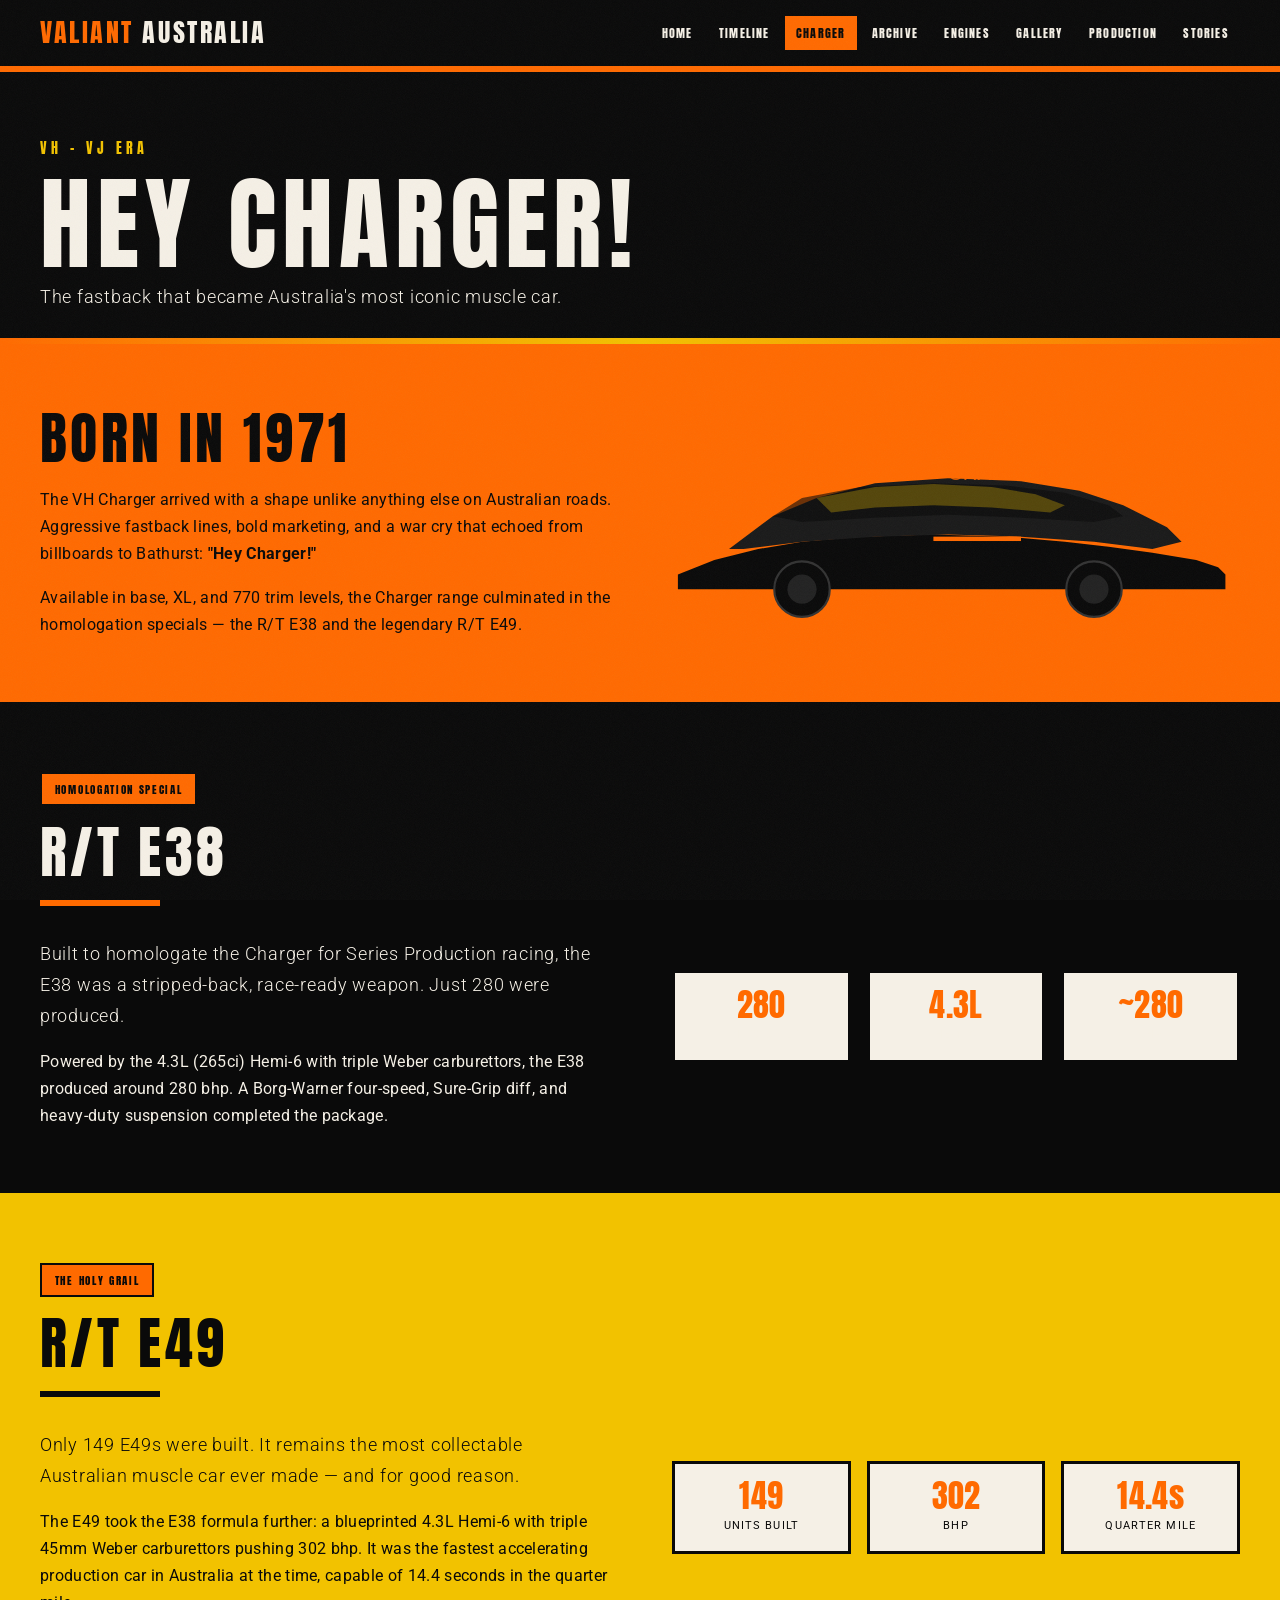
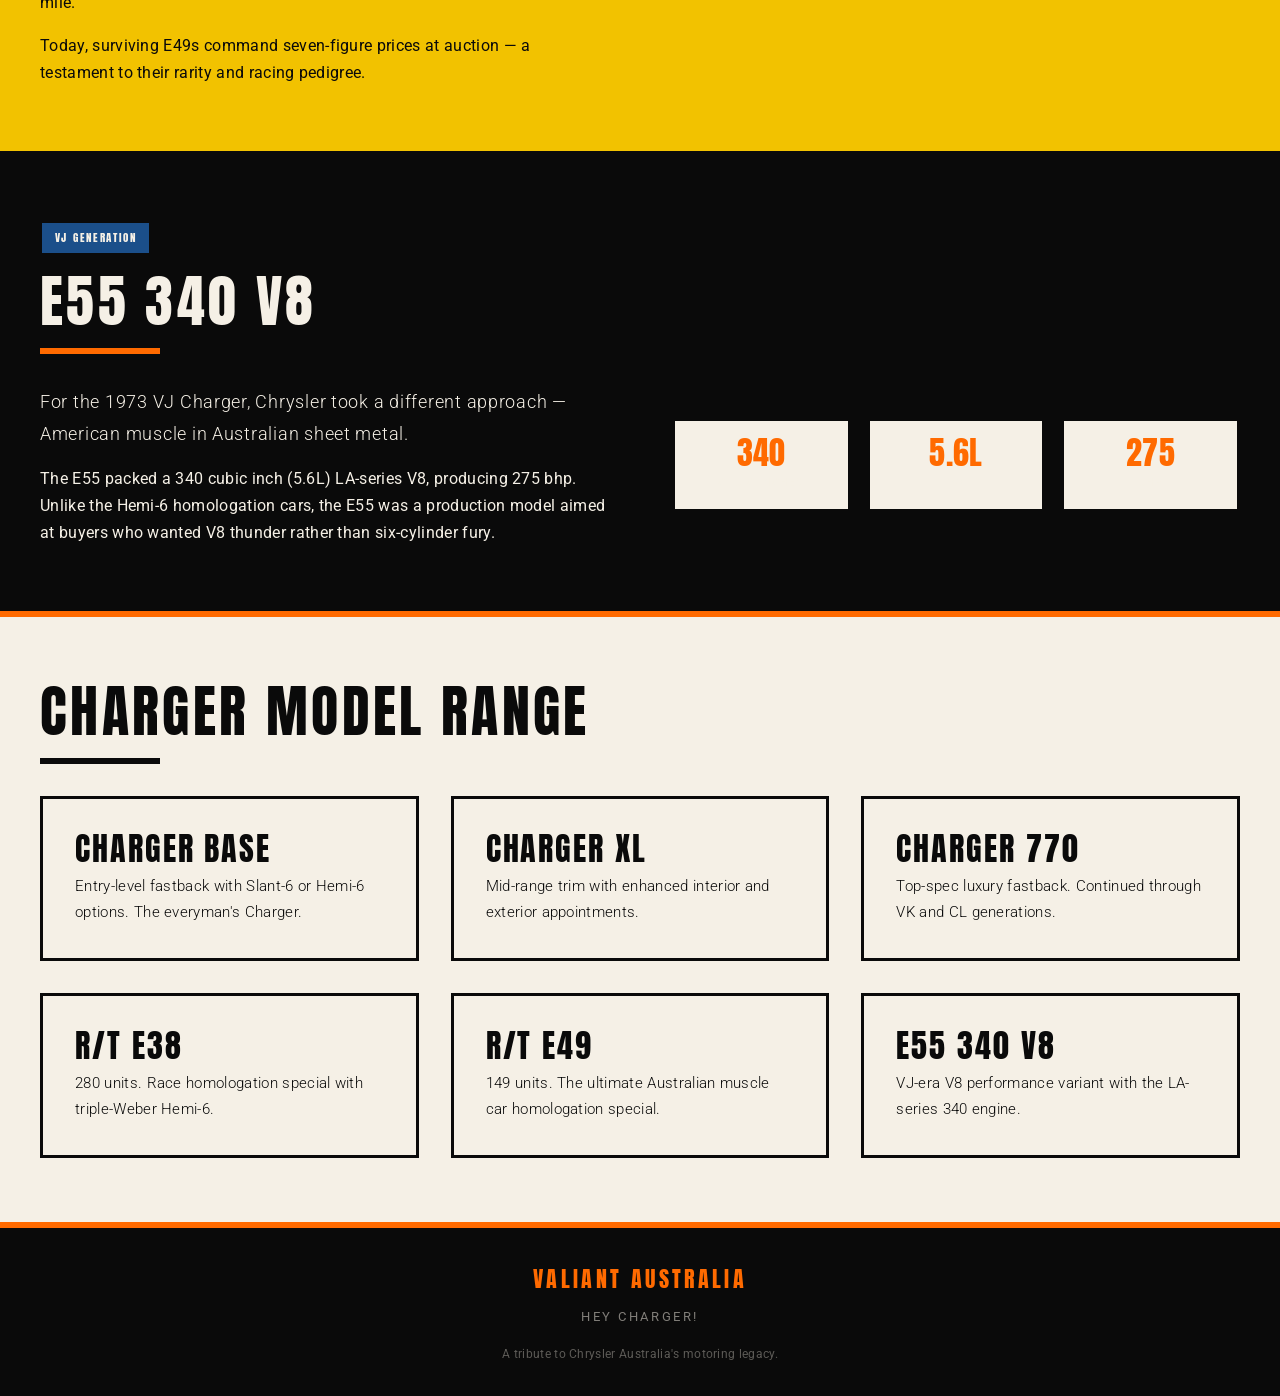
==== charger.html @ 4ea6ac3a "Build Chrysler Australia Valiant tribute website Create a static multi-page site celebrating Chrysle" ====
<!DOCTYPE html>
<html lang="en-AU">
<head>
  <meta charset="UTF-8">
  <meta name="viewport" content="width=device-width, initial-scale=1.0">
  <title>Charger Performance — Valiant Australia</title>
  <meta name="description" content="E38, E49, and E55 — the legendary Chrysler Valiant Charger homologation specials.">
  <link rel="stylesheet" href="css/styles.css">
</head>
<body>

  <nav class="nav">
    <div class="nav__inner">
      <a href="index.html" class="nav__logo">Valiant <span>Australia</span></a>
      <button class="nav__toggle" aria-label="Toggle menu">Menu</button>
      <ul class="nav__links">
        <li><a href="index.html">Home</a></li>
        <li><a href="timeline.html">Timeline</a></li>
        <li><a href="charger.html">Charger</a></li>
        <li><a href="archive.html">Archive</a></li>
        <li><a href="engines.html">Engines</a></li>
        <li><a href="gallery.html">Gallery</a></li>
        <li><a href="production.html">Production</a></li>
        <li><a href="stories.html">Stories</a></li>
      </ul>
    </div>
  </nav>

  <header class="page-header">
    <div class="container">
      <p class="page-header__label">VH – VJ Era</p>
      <h1>Hey Charger!</h1>
      <p class="lead">The fastback that became Australia's most iconic muscle car.</p>
    </div>
  </header>

  <section class="section section--orange">
    <div class="container charger-hero">
      <div>
        <h2 style="color: var(--black);">Born in 1971</h2>
        <p style="color: var(--black); margin-top: 1rem;">
          The VH Charger arrived with a shape unlike anything else on Australian roads.
          Aggressive fastback lines, bold marketing, and a war cry that echoed from
          billboards to Bathurst: <strong>"Hey Charger!"</strong>
        </p>
        <p style="color: var(--black); margin-top: 1rem;">
          Available in base, XL, and 770 trim levels, the Charger range culminated in
          the homologation specials — the R/T E38 and the legendary R/T E49.
        </p>
      </div>
      <div>
        <img src="assets/charger-silhouette.svg" alt="VH Charger silhouette" style="width:100%;">
      </div>
    </div>
  </section>

  <hr class="separator separator--black">

  <!-- E38 -->
  <section class="section">
    <div class="container">
      <span class="badge badge--orange">Homologation Special</span>
      <h2 style="margin-top: 1rem;">R/T E38</h2>
      <hr class="separator separator--short">
      <div class="two-col" style="margin-top: 2rem;">
        <div>
          <p class="lead">
            Built to homologate the Charger for Series Production racing, the E38 was
            a stripped-back, race-ready weapon. Just 280 were produced.
          </p>
          <p style="margin-top: 1rem;">
            Powered by the 4.3L (265ci) Hemi-6 with triple Weber carburettors, the E38
            produced around 280 bhp. A Borg-Warner four-speed, Sure-Grip diff, and
            heavy-duty suspension completed the package.
          </p>
        </div>
        <div class="charger-spec">
          <div class="spec-box">
            <div class="spec-box__value">280</div>
            <div class="spec-box__label">Units Built</div>
          </div>
          <div class="spec-box">
            <div class="spec-box__value">4.3L</div>
            <div class="spec-box__label">Hemi-6</div>
          </div>
          <div class="spec-box">
            <div class="spec-box__value">~280</div>
            <div class="spec-box__label">BHP</div>
          </div>
        </div>
      </div>
    </div>
  </section>

  <hr class="separator separator--mustard">

  <!-- E49 -->
  <section class="section section--mustard">
    <div class="container">
      <span class="badge badge--orange">The Holy Grail</span>
      <h2 style="margin-top: 1rem; color: var(--black);">R/T E49</h2>
      <hr class="separator separator--short separator--black">
      <div class="two-col" style="margin-top: 2rem;">
        <div>
          <p class="lead" style="color: var(--black);">
            Only 149 E49s were built. It remains the most collectable Australian muscle car
            ever made — and for good reason.
          </p>
          <p style="margin-top: 1rem; color: var(--black);">
            The E49 took the E38 formula further: a blueprinted 4.3L Hemi-6 with triple 45mm
            Weber carburettors pushing 302 bhp. It was the fastest accelerating production
            car in Australia at the time, capable of 14.4 seconds in the quarter mile.
          </p>
          <p style="margin-top: 1rem; color: var(--black);">
            Today, surviving E49s command seven-figure prices at auction — a testament to
            their rarity and racing pedigree.
          </p>
        </div>
        <div class="charger-spec">
          <div class="spec-box">
            <div class="spec-box__value">149</div>
            <div class="spec-box__label">Units Built</div>
          </div>
          <div class="spec-box">
            <div class="spec-box__value">302</div>
            <div class="spec-box__label">BHP</div>
          </div>
          <div class="spec-box">
            <div class="spec-box__value">14.4s</div>
            <div class="spec-box__label">Quarter Mile</div>
          </div>
        </div>
      </div>
    </div>
  </section>

  <hr class="separator separator--black">

  <!-- E55 -->
  <section class="section">
    <div class="container">
      <span class="badge badge--blue">VJ Generation</span>
      <h2 style="margin-top: 1rem;">E55 340 V8</h2>
      <hr class="separator separator--short">
      <div class="two-col" style="margin-top: 2rem;">
        <div>
          <p class="lead">
            For the 1973 VJ Charger, Chrysler took a different approach — American muscle
            in Australian sheet metal.
          </p>
          <p style="margin-top: 1rem;">
            The E55 packed a 340 cubic inch (5.6L) LA-series V8, producing 275 bhp.
            Unlike the Hemi-6 homologation cars, the E55 was a production model aimed
            at buyers who wanted V8 thunder rather than six-cylinder fury.
          </p>
        </div>
        <div class="charger-spec">
          <div class="spec-box">
            <div class="spec-box__value">340</div>
            <div class="spec-box__label">Cubic Inches</div>
          </div>
          <div class="spec-box">
            <div class="spec-box__value">5.6L</div>
            <div class="spec-box__label">V8</div>
          </div>
          <div class="spec-box">
            <div class="spec-box__value">275</div>
            <div class="spec-box__label">BHP</div>
          </div>
        </div>
      </div>
    </div>
  </section>

  <hr class="separator">

  <!-- Charger variants table -->
  <section class="section section--cream">
    <div class="container">
      <h2>Charger Model Range</h2>
      <hr class="separator separator--short separator--black">
      <div class="card-grid" style="margin-top: 2rem;">
        <div class="card card--cream">
          <h3 class="card__title">Charger Base</h3>
          <p class="card__body">Entry-level fastback with Slant-6 or Hemi-6 options. The everyman's Charger.</p>
        </div>
        <div class="card card--cream">
          <h3 class="card__title">Charger XL</h3>
          <p class="card__body">Mid-range trim with enhanced interior and exterior appointments.</p>
        </div>
        <div class="card card--cream">
          <h3 class="card__title">Charger 770</h3>
          <p class="card__body">Top-spec luxury fastback. Continued through VK and CL generations.</p>
        </div>
        <div class="card card--cream">
          <h3 class="card__title">R/T E38</h3>
          <p class="card__body">280 units. Race homologation special with triple-Weber Hemi-6.</p>
        </div>
        <div class="card card--cream">
          <h3 class="card__title">R/T E49</h3>
          <p class="card__body">149 units. The ultimate Australian muscle car homologation special.</p>
        </div>
        <div class="card card--cream">
          <h3 class="card__title">E55 340 V8</h3>
          <p class="card__body">VJ-era V8 performance variant with the LA-series 340 engine.</p>
        </div>
      </div>
    </div>
  </section>

  <footer class="footer">
    <div class="container">
      <div class="footer__brand">Valiant Australia</div>
      <div class="footer__tagline">Hey Charger!</div>
      <div class="footer__copy">A tribute to Chrysler Australia's motoring legacy.</div>
    </div>
  </footer>

  <script src="js/main.js"></script>
</body>
</html>
---- css/styles.css ----
@import url('https://fonts.googleapis.com/css2?family=Anton&family=Roboto:wght@300;400;500;700&display=swap');
@import url('https://fonts.cdnfonts.com/css/league-gothic');
@import 'variables.css';

/* ── Reset & Base ── */
*, *::before, *::after {
  box-sizing: border-box;
  margin: 0;
  padding: 0;
}

html {
  scroll-behavior: smooth;
  font-size: 16px;
}

body {
  font-family: var(--font-body);
  background: var(--black);
  color: var(--cream);
  line-height: 1.7;
  letter-spacing: 0.02em;
  overflow-x: hidden;
}

/* Retro grain overlay */
body::before {
  content: '';
  position: fixed;
  inset: 0;
  pointer-events: none;
  z-index: 9999;
  opacity: 0.04;
  background-image: url("data:image/svg+xml,%3Csvg viewBox='0 0 256 256' xmlns='http://www.w3.org/2000/svg'%3E%3Cfilter id='n'%3E%3CfeTurbulence type='fractalNoise' baseFrequency='0.85' numOctaves='4' stitchTiles='stitch'/%3E%3C/filter%3E%3Crect width='100%25' height='100%25' filter='url(%23n)'/%3E%3C/svg%3E");
  background-repeat: repeat;
  background-size: 180px;
}

img {
  max-width: 100%;
  display: block;
}

a {
  color: var(--mustard);
  text-decoration: none;
  transition: color 0.2s;
}

a:hover {
  color: var(--vitamin-c);
}

/* ── Typography ── */
h1, h2, h3, h4 {
  font-family: var(--font-heading);
  text-transform: uppercase;
  letter-spacing: 0.06em;
  line-height: 1.1;
  font-weight: 400;
}

h1 { font-size: clamp(3rem, 8vw, 7rem); }
h2 { font-size: clamp(2rem, 5vw, 3.5rem); }
h3 { font-size: clamp(1.4rem, 3vw, 2rem); }

.display {
  font-family: var(--font-display);
  text-transform: uppercase;
  letter-spacing: 0.08em;
}

.lead {
  font-size: 1.15rem;
  font-weight: 300;
  letter-spacing: 0.04em;
  max-width: 60ch;
}

/* ── Layout ── */
.container {
  width: min(100% - 2rem, var(--max-width));
  margin-inline: auto;
}

.section {
  padding-block: var(--space-lg);
}

.section--cream {
  background: var(--cream);
  color: var(--black);
}

.section--orange {
  background: var(--vitamin-c);
  color: var(--black);
}

.section--mustard {
  background: var(--mustard);
  color: var(--black);
}

/* ── Separators ── */
.separator {
  height: var(--separator);
  background: var(--vitamin-c);
  border: none;
  width: 100%;
}

.separator--black { background: var(--black); }
.separator--mustard { background: var(--mustard); }
.separator--thick { height: 10px; }

.separator--short {
  width: 120px;
  margin-block: var(--space-sm);
}

/* ── Navigation ── */
.nav {
  position: fixed;
  top: 0;
  left: 0;
  right: 0;
  z-index: 1000;
  height: var(--nav-height);
  background: var(--black);
  border-bottom: var(--separator) solid var(--vitamin-c);
  display: flex;
  align-items: center;
}

.nav__inner {
  display: flex;
  align-items: center;
  justify-content: space-between;
  width: min(100% - 2rem, var(--max-width));
  margin-inline: auto;
}

.nav__logo {
  font-family: var(--font-display);
  font-size: 1.6rem;
  color: var(--vitamin-c);
  text-transform: uppercase;
  letter-spacing: 0.1em;
  white-space: nowrap;
}

.nav__logo span {
  color: var(--cream);
}

.nav__toggle {
  display: none;
  background: none;
  border: 2px solid var(--vitamin-c);
  color: var(--vitamin-c);
  font-family: var(--font-heading);
  font-size: 0.85rem;
  padding: 0.4rem 0.8rem;
  cursor: pointer;
  text-transform: uppercase;
}

.nav__links {
  display: flex;
  gap: 0.25rem;
  list-style: none;
}

.nav__links a {
  font-family: var(--font-heading);
  font-size: 0.75rem;
  letter-spacing: 0.1em;
  text-transform: uppercase;
  color: var(--cream);
  padding: 0.5rem 0.7rem;
  transition: background 0.2s, color 0.2s;
}

.nav__links a:hover,
.nav__links a.active {
  background: var(--vitamin-c);
  color: var(--black);
}

/* ── Hero ── */
.hero {
  min-height: 100vh;
  display: flex;
  flex-direction: column;
  justify-content: center;
  padding-top: var(--nav-height);
  position: relative;
  overflow: hidden;
  background: var(--black);
}

.hero__bg {
  position: absolute;
  inset: 0;
  background:
    linear-gradient(135deg, transparent 40%, rgba(255, 106, 0, 0.15) 40%, rgba(255, 106, 0, 0.15) 42%, transparent 42%),
    linear-gradient(to bottom, var(--black) 0%, #1a0a00 100%);
}

.hero__stripe {
  position: absolute;
  bottom: 0;
  left: 0;
  right: 0;
  height: 40%;
  background: var(--vitamin-c);
  clip-path: polygon(0 60%, 100% 0, 100% 100%, 0 100%);
}

.hero__content {
  position: relative;
  z-index: 2;
  padding-block: var(--space-lg);
}

.hero__tagline {
  font-family: var(--font-display);
  font-size: clamp(1.2rem, 3vw, 2rem);
  color: var(--mustard);
  letter-spacing: 0.3em;
  text-transform: uppercase;
  margin-bottom: var(--space-sm);
}

.hero__title {
  color: var(--cream);
  margin-bottom: var(--space-md);
}

.hero__title em {
  font-style: normal;
  color: var(--vitamin-c);
  display: block;
}

.hero__subtitle {
  font-size: 1.1rem;
  font-weight: 300;
  max-width: 50ch;
  margin-bottom: var(--space-md);
  color: rgba(245, 240, 230, 0.85);
}

.hero__car {
  position: absolute;
  right: -5%;
  bottom: 5%;
  width: min(55vw, 700px);
  z-index: 1;
  opacity: 0.9;
}

/* ── Buttons ── */
.btn {
  display: inline-block;
  font-family: var(--font-heading);
  font-size: 0.9rem;
  letter-spacing: 0.12em;
  text-transform: uppercase;
  padding: 0.9rem 2rem;
  border: 3px solid var(--black);
  cursor: pointer;
  transition: transform 0.15s, box-shadow 0.15s;
}

.btn:hover {
  transform: translate(-2px, -2px);
  box-shadow: 4px 4px 0 var(--black);
}

.btn--primary {
  background: var(--vitamin-c);
  color: var(--black);
}

.btn--secondary {
  background: var(--mustard);
  color: var(--black);
}

.btn--outline {
  background: transparent;
  color: var(--cream);
  border-color: var(--cream);
}

.btn--outline:hover {
  background: var(--cream);
  color: var(--black);
}

.btn-group {
  display: flex;
  flex-wrap: wrap;
  gap: var(--space-sm);
}

/* ── Badges ── */
.badge {
  display: inline-block;
  font-family: var(--font-heading);
  font-size: 0.7rem;
  letter-spacing: 0.15em;
  text-transform: uppercase;
  padding: 0.35rem 0.8rem;
  border: 2px solid currentColor;
}

.badge--orange { background: var(--vitamin-c); color: var(--black); border-color: var(--black); }
.badge--mustard { background: var(--mustard); color: var(--black); border-color: var(--black); }
.badge--blue { background: var(--true-blue); color: var(--cream); border-color: var(--black); }
.badge--green { background: var(--poison-ivy); color: var(--cream); border-color: var(--black); }

/* ── Cards ── */
.card-grid {
  display: grid;
  grid-template-columns: repeat(auto-fill, minmax(280px, 1fr));
  gap: var(--space-md);
}

.card {
  background: var(--black);
  color: var(--cream);
  border: 3px solid var(--vitamin-c);
  padding: var(--space-md);
  position: relative;
  transition: transform 0.2s;
}

.card:hover {
  transform: translateY(-4px);
}

.card--cream {
  background: var(--cream);
  color: var(--black);
  border-color: var(--black);
}

.card__year {
  font-family: var(--font-display);
  font-size: 3rem;
  color: var(--vitamin-c);
  line-height: 1;
}

.card--cream .card__year {
  color: var(--black);
  opacity: 0.15;
  position: absolute;
  top: var(--space-sm);
  right: var(--space-sm);
}

.card__title {
  margin-bottom: var(--space-xs);
}

.card__body {
  font-size: 0.95rem;
  font-weight: 300;
}

/* ── Page Header ── */
.page-header {
  padding-top: calc(var(--nav-height) + var(--space-lg));
  padding-bottom: var(--space-md);
  background: var(--black);
  position: relative;
}

.page-header::after {
  content: '';
  position: absolute;
  bottom: 0;
  left: 0;
  right: 0;
  height: var(--separator);
  background: linear-gradient(90deg, var(--vitamin-c), var(--mustard), var(--vitamin-c));
}

.page-header__label {
  font-family: var(--font-display);
  font-size: 0.9rem;
  letter-spacing: 0.3em;
  color: var(--mustard);
  text-transform: uppercase;
  margin-bottom: var(--space-xs);
}

/* ── Timeline ── */
.timeline {
  position: relative;
  padding-left: 2rem;
}

.timeline::before {
  content: '';
  position: absolute;
  left: 0;
  top: 0;
  bottom: 0;
  width: var(--separator);
  background: var(--vitamin-c);
}

.timeline__item {
  position: relative;
  padding-bottom: var(--space-lg);
  padding-left: var(--space-md);
  cursor: pointer;
  transition: opacity 0.3s;
}

.timeline__item::before {
  content: '';
  position: absolute;
  left: calc(-2rem - 3px);
  top: 0.5rem;
  width: 18px;
  height: 18px;
  background: var(--mustard);
  border: 3px solid var(--black);
  transition: transform 0.2s, background 0.2s;
}

.timeline__item:hover::before,
.timeline__item.active::before {
  transform: scale(1.3);
  background: var(--vitamin-c);
}

.timeline__item.dimmed {
  opacity: 0.35;
}

.timeline__era {
  font-family: var(--font-display);
  font-size: 0.85rem;
  letter-spacing: 0.2em;
  color: var(--mustard);
  text-transform: uppercase;
}

.timeline__model {
  font-family: var(--font-heading);
  font-size: 2rem;
  text-transform: uppercase;
  margin-block: 0.25rem;
}

.timeline__detail {
  max-height: 0;
  overflow: hidden;
  transition: max-height 0.4s ease, margin 0.4s ease;
}

.timeline__item.active .timeline__detail {
  max-height: 500px;
  margin-top: var(--space-sm);
}

.timeline__variants {
  display: flex;
  flex-wrap: wrap;
  gap: 0.5rem;
  margin-top: var(--space-xs);
}

/* ── Timeline filter bar ── */
.filter-bar {
  display: flex;
  flex-wrap: wrap;
  gap: 0.5rem;
  margin-bottom: var(--space-md);
}

.filter-btn {
  font-family: var(--font-heading);
  font-size: 0.75rem;
  letter-spacing: 0.1em;
  text-transform: uppercase;
  padding: 0.5rem 1rem;
  background: transparent;
  color: var(--cream);
  border: 2px solid var(--cream);
  cursor: pointer;
  transition: all 0.2s;
}

.filter-btn:hover,
.filter-btn.active {
  background: var(--vitamin-c);
  color: var(--black);
  border-color: var(--black);
}

.section--cream .filter-btn {
  color: var(--black);
  border-color: var(--black);
}

.section--cream .filter-btn:hover,
.section--cream .filter-btn.active {
  background: var(--vitamin-c);
}

/* ── Charger spotlight ── */
.charger-hero {
  display: grid;
  grid-template-columns: 1fr 1fr;
  gap: var(--space-md);
  align-items: center;
}

.charger-spec {
  display: grid;
  grid-template-columns: repeat(3, 1fr);
  gap: var(--space-sm);
  margin-top: var(--space-md);
}

.spec-box {
  text-align: center;
  padding: var(--space-sm);
  border: 3px solid var(--black);
  background: var(--cream);
}

.spec-box__value {
  font-family: var(--font-heading);
  font-size: 2rem;
  color: var(--vitamin-c);
  line-height: 1;
}

.spec-box__label {
  font-size: 0.7rem;
  text-transform: uppercase;
  letter-spacing: 0.1em;
  margin-top: 0.25rem;
}

/* ── Archive ads ── */
.ad-grid {
  display: grid;
  grid-template-columns: repeat(auto-fill, minmax(300px, 1fr));
  gap: var(--space-md);
}

.ad-card {
  aspect-ratio: 3/4;
  padding: var(--space-md);
  display: flex;
  flex-direction: column;
  justify-content: space-between;
  border: 4px solid var(--black);
  position: relative;
  overflow: hidden;
}

.ad-card--orange { background: var(--vitamin-c); color: var(--black); }
.ad-card--mustard { background: var(--mustard); color: var(--black); }
.ad-card--blue { background: var(--true-blue); color: var(--cream); }
.ad-card--cream { background: var(--cream); color: var(--black); }

.ad-card__headline {
  font-family: var(--font-heading);
  font-size: clamp(1.8rem, 4vw, 2.8rem);
  text-transform: uppercase;
  line-height: 1;
}

.ad-card__sub {
  font-family: var(--font-display);
  font-size: 1rem;
  letter-spacing: 0.15em;
  text-transform: uppercase;
}

.ad-card__body {
  font-size: 0.85rem;
  font-weight: 400;
  letter-spacing: 0.03em;
}

.ad-card__logo {
  font-family: var(--font-display);
  font-size: 0.8rem;
  letter-spacing: 0.2em;
  text-transform: uppercase;
  opacity: 0.7;
}

/* ── Engine cards ── */
.engine-card {
  display: grid;
  grid-template-columns: 120px 1fr;
  gap: var(--space-md);
  padding: var(--space-md);
  border: 3px solid var(--black);
  background: var(--cream);
  color: var(--black);
  align-items: center;
}

.engine-card__icon {
  width: 100px;
  height: 100px;
  display: flex;
  align-items: center;
  justify-content: center;
  background: var(--black);
  color: var(--vitamin-c);
  font-family: var(--font-heading);
  font-size: 0.7rem;
  text-align: center;
  letter-spacing: 0.05em;
}

.engine-card__title {
  margin-bottom: 0.25rem;
}

.engine-card__specs {
  display: flex;
  flex-wrap: wrap;
  gap: 0.5rem;
  margin-top: var(--space-xs);
}

.engine-card__specs span {
  font-size: 0.75rem;
  font-weight: 500;
  text-transform: uppercase;
  letter-spacing: 0.08em;
  padding: 0.2rem 0.5rem;
  background: var(--vitamin-c);
  color: var(--black);
}

/* ── Gallery ── */
.gallery-grid {
  display: grid;
  grid-template-columns: repeat(12, 1fr);
  grid-auto-rows: 200px;
  gap: 4px;
}

.gallery-item {
  position: relative;
  overflow: hidden;
  background: #1a1a1a;
  cursor: pointer;
}

.gallery-item:nth-child(1) { grid-column: span 7; grid-row: span 2; }
.gallery-item:nth-child(2) { grid-column: span 5; }
.gallery-item:nth-child(3) { grid-column: span 5; }
.gallery-item:nth-child(4) { grid-column: span 4; grid-row: span 2; }
.gallery-item:nth-child(5) { grid-column: span 4; }
.gallery-item:nth-child(6) { grid-column: span 4; }
.gallery-item:nth-child(7) { grid-column: span 6; }
.gallery-item:nth-child(8) { grid-column: span 6; }

.gallery-item__visual {
  width: 100%;
  height: 100%;
  display: flex;
  align-items: flex-end;
  padding: var(--space-sm);
  transition: transform 0.3s;
}

.gallery-item:hover .gallery-item__visual {
  transform: scale(1.05);
}

.gallery-item__label {
  font-family: var(--font-heading);
  font-size: 0.8rem;
  text-transform: uppercase;
  letter-spacing: 0.1em;
  background: var(--black);
  color: var(--vitamin-c);
  padding: 0.3rem 0.6rem;
}

.gallery-item__overlay {
  position: absolute;
  inset: 0;
  background: rgba(255, 106, 0, 0);
  transition: background 0.3s;
  display: flex;
  align-items: center;
  justify-content: center;
}

.gallery-item:hover .gallery-item__overlay {
  background: rgba(255, 106, 0, 0.3);
}

/* Gallery colour blocks as stand-ins for photos */
.gv-orange { background: linear-gradient(160deg, #FF6A00 0%, #cc4400 50%, #1a0a00 100%); }
.gv-mustard { background: linear-gradient(160deg, #F2C200 0%, #c49a00 50%, #1a1a00 100%); }
.gv-blue { background: linear-gradient(160deg, #1B4F8A 0%, #0d2844 50%, #0a0a0a 100%); }
.gv-green { background: linear-gradient(160deg, #2D6B3A 0%, #1a4020 50%, #0a0a0a 100%); }
.gv-black { background: linear-gradient(160deg, #333 0%, #0A0A0A 50%, #000 100%); }
.gv-cream { background: linear-gradient(160deg, #F5F0E6 0%, #d4cfc5 50%, #666 100%); color: var(--black); }

/* ── Production ── */
.fact-grid {
  display: grid;
  grid-template-columns: repeat(auto-fill, minmax(250px, 1fr));
  gap: var(--space-md);
}

.fact-box {
  padding: var(--space-md);
  border-left: var(--separator) solid var(--vitamin-c);
  background: rgba(255, 106, 0, 0.05);
}

.fact-box__number {
  font-family: var(--font-heading);
  font-size: 3rem;
  color: var(--vitamin-c);
  line-height: 1;
}

.fact-box__label {
  font-size: 0.85rem;
  text-transform: uppercase;
  letter-spacing: 0.1em;
  margin-top: 0.25rem;
}

/* ── Stories ── */
.story-card {
  display: grid;
  grid-template-columns: 80px 1fr;
  gap: var(--space-md);
  padding: var(--space-md);
  border-bottom: 2px solid rgba(255, 106, 0, 0.3);
}

.story-card__avatar {
  width: 80px;
  height: 80px;
  background: var(--vitamin-c);
  display: flex;
  align-items: center;
  justify-content: center;
  font-family: var(--font-heading);
  font-size: 1.5rem;
  color: var(--black);
}

.story-card__meta {
  font-size: 0.8rem;
  color: var(--mustard);
  text-transform: uppercase;
  letter-spacing: 0.1em;
  margin-bottom: 0.25rem;
}

.story-form {
  display: grid;
  gap: var(--space-sm);
  max-width: 600px;
}

.story-form input,
.story-form textarea,
.story-form select {
  font-family: var(--font-body);
  font-size: 1rem;
  padding: 0.75rem 1rem;
  border: 2px solid var(--black);
  background: var(--cream);
  color: var(--black);
}

.story-form textarea {
  min-height: 120px;
  resize: vertical;
}

/* ── Footer ── */
.footer {
  background: var(--black);
  border-top: var(--separator) solid var(--vitamin-c);
  padding-block: var(--space-md);
  text-align: center;
}

.footer__brand {
  font-family: var(--font-display);
  font-size: 1.4rem;
  color: var(--vitamin-c);
  text-transform: uppercase;
  letter-spacing: 0.15em;
  margin-bottom: var(--space-xs);
}

.footer__tagline {
  font-size: 0.8rem;
  letter-spacing: 0.2em;
  text-transform: uppercase;
  color: rgba(245, 240, 230, 0.5);
  margin-bottom: var(--space-sm);
}

.footer__copy {
  font-size: 0.75rem;
  color: rgba(245, 240, 230, 0.35);
}

/* ── Home feature strip ── */
.feature-strip {
  display: grid;
  grid-template-columns: repeat(4, 1fr);
  border-top: var(--separator) solid var(--black);
  border-bottom: var(--separator) solid var(--black);
}

.feature-strip__item {
  padding: var(--space-md) var(--space-sm);
  text-align: center;
  border-right: 2px solid var(--black);
}

.feature-strip__item:last-child {
  border-right: none;
}

.feature-strip__number {
  font-family: var(--font-heading);
  font-size: 2.5rem;
  color: var(--vitamin-c);
  line-height: 1;
}

.feature-strip__label {
  font-size: 0.7rem;
  text-transform: uppercase;
  letter-spacing: 0.12em;
  margin-top: 0.25rem;
}

/* ── CTA band ── */
.cta-band {
  text-align: center;
  padding: var(--space-lg) var(--space-md);
}

.cta-band h2 {
  margin-bottom: var(--space-sm);
}

.cta-band p {
  margin-bottom: var(--space-md);
  font-weight: 300;
}

/* ── Two-column layout ── */
.two-col {
  display: grid;
  grid-template-columns: 1fr 1fr;
  gap: var(--space-lg);
  align-items: start;
}

/* ── Lightbox ── */
.lightbox {
  position: fixed;
  inset: 0;
  z-index: 10000;
  background: rgba(10, 10, 10, 0.95);
  display: none;
  align-items: center;
  justify-content: center;
  padding: var(--space-md);
}

.lightbox.active {
  display: flex;
}

.lightbox__content {
  max-width: 800px;
  width: 100%;
  text-align: center;
}

.lightbox__visual {
  width: 100%;
  aspect-ratio: 16/9;
  margin-bottom: var(--space-sm);
}

.lightbox__close {
  position: absolute;
  top: var(--space-md);
  right: var(--space-md);
  font-family: var(--font-heading);
  font-size: 1rem;
  background: var(--vitamin-c);
  color: var(--black);
  border: 3px solid var(--black);
  padding: 0.5rem 1rem;
  cursor: pointer;
  text-transform: uppercase;
}

/* ── Responsive ── */
@media (max-width: 900px) {
  .nav__toggle { display: block; }

  .nav__links {
    display: none;
    position: absolute;
    top: var(--nav-height);
    left: 0;
    right: 0;
    background: var(--black);
    flex-direction: column;
    border-bottom: var(--separator) solid var(--vitamin-c);
    padding: var(--space-sm);
  }

  .nav__links.open { display: flex; }

  .charger-hero,
  .two-col {
    grid-template-columns: 1fr;
  }

  .feature-strip {
    grid-template-columns: repeat(2, 1fr);
  }

  .feature-strip__item:nth-child(2) {
    border-right: none;
  }

  .charger-spec {
    grid-template-columns: 1fr;
  }

  .gallery-grid {
    grid-template-columns: 1fr 1fr;
    grid-auto-rows: 150px;
  }

  .gallery-item:nth-child(n) {
    grid-column: span 1;
    grid-row: span 1;
  }

  .gallery-item:nth-child(1) {
    grid-column: span 2;
    grid-row: span 2;
  }

  .hero__car {
    width: 90vw;
    right: -20%;
    opacity: 0.4;
  }
}

@media (max-width: 500px) {
  .feature-strip {
    grid-template-columns: 1fr;
  }

  .feature-strip__item {
    border-right: none;
    border-bottom: 2px solid var(--black);
  }
}
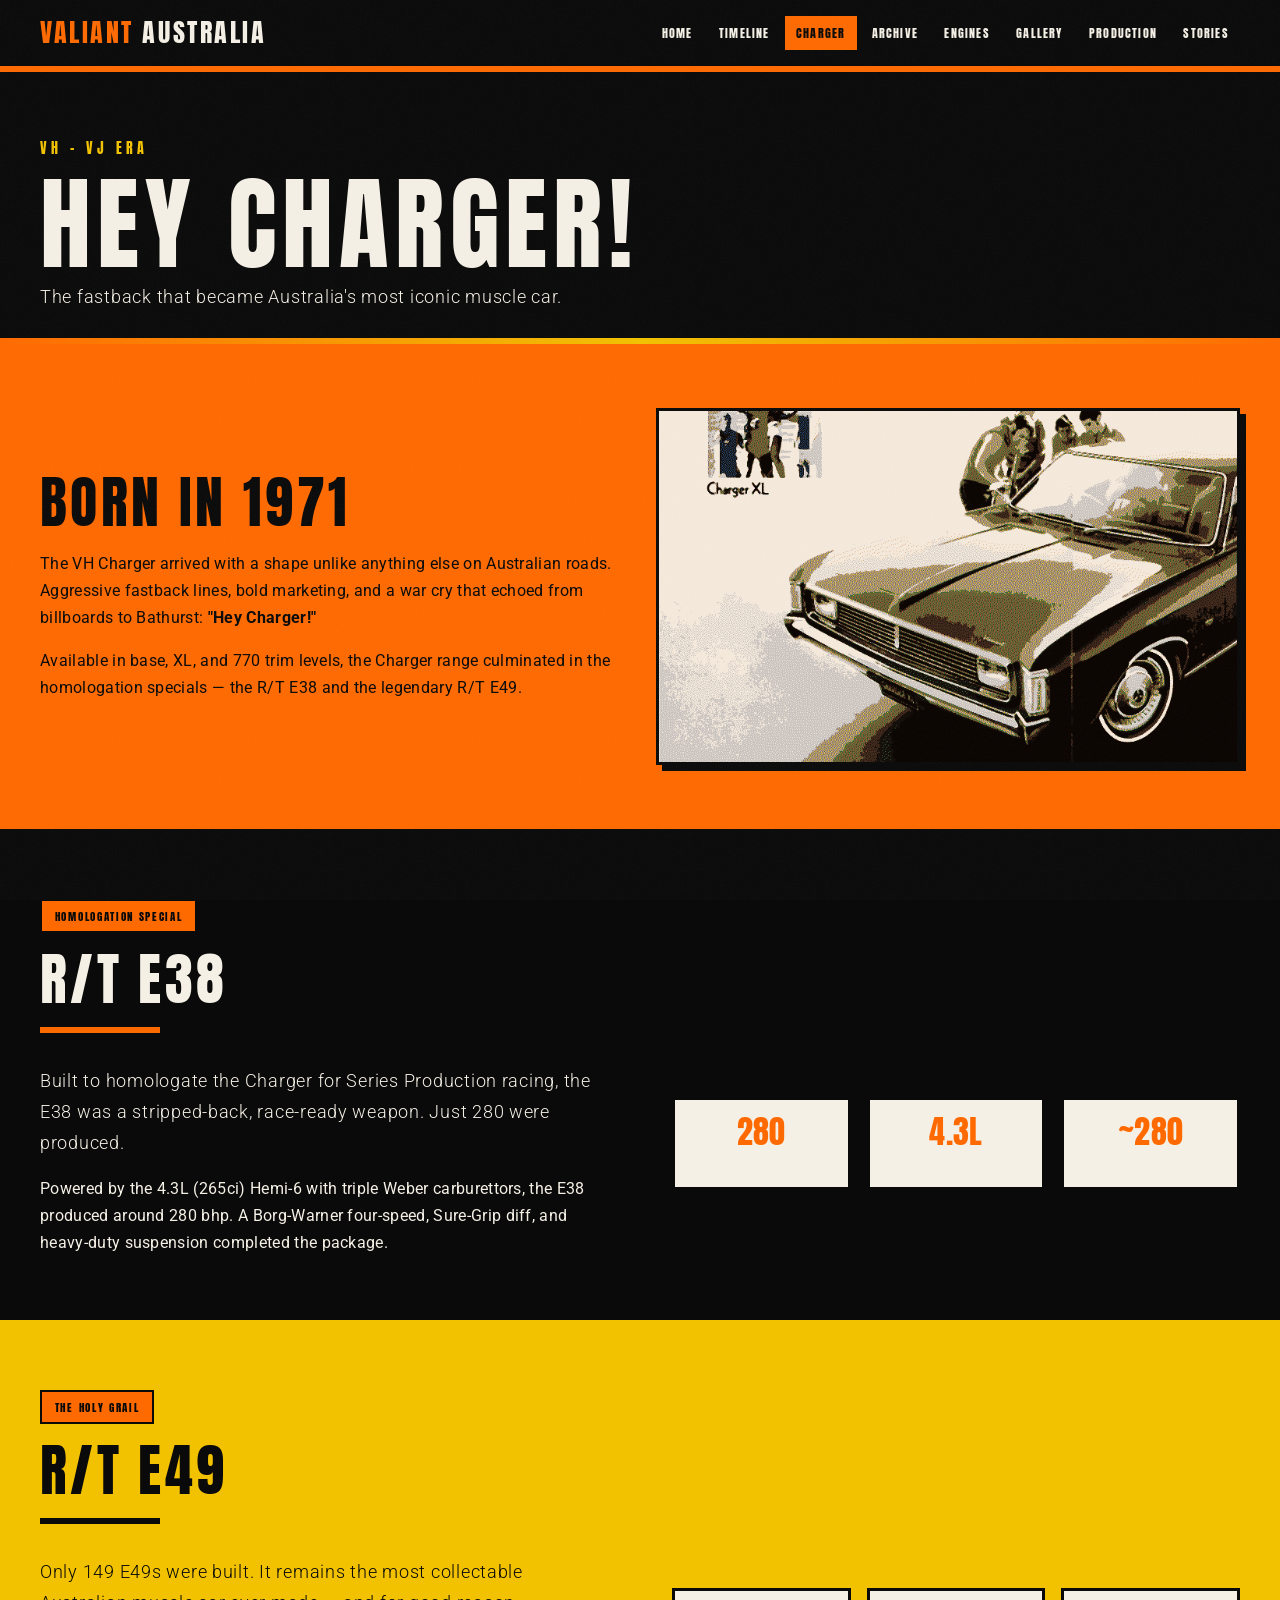
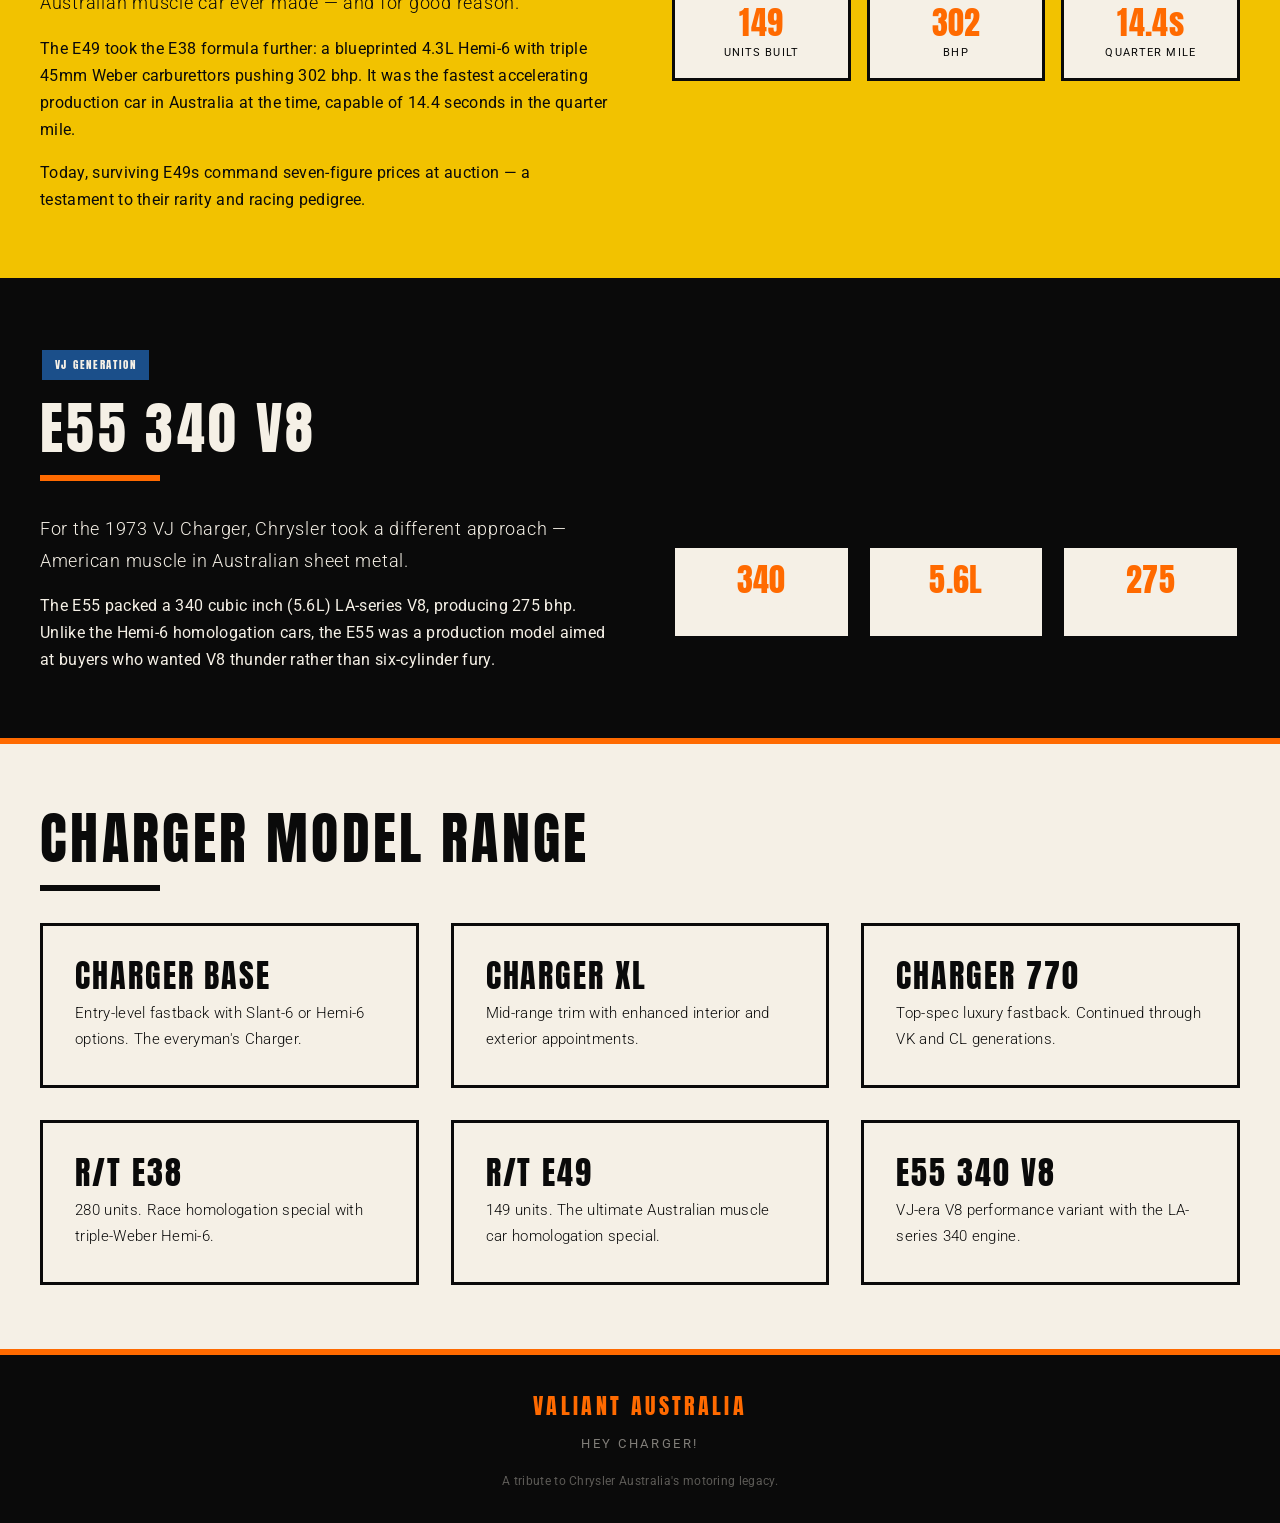
==== commit a802ca39: "Add VH Charger XL brochure image to charger page Replace SVG silhouette with a stylized three-quarte" ====
--- a/charger.html
+++ b/charger.html
@@ -48,8 +48,8 @@
           the homologation specials — the R/T E38 and the legendary R/T E49.
         </p>
       </div>
-      <div>
-        <img src="assets/charger-silhouette.svg" alt="VH Charger silhouette" style="width:100%;">
+      <div class="charger-hero__media">
+        <img src="assets/charger-hero.png" alt="Chrysler Valiant VH Charger XL — period brochure artwork" class="charger-hero__img">
       </div>
     </div>
   </section>
--- a/css/styles.css
+++ b/css/styles.css
@@ -254,11 +254,15 @@
 
 .hero__car {
   position: absolute;
-  right: -5%;
-  bottom: 5%;
-  width: min(55vw, 700px);
+  right: -2%;
+  bottom: 0;
+  width: min(42vw, 520px);
+  height: auto;
+  max-height: 88vh;
   z-index: 1;
-  opacity: 0.9;
+  opacity: 0.95;
+  border: 3px solid var(--vitamin-c);
+  box-shadow: 8px 8px 0 rgba(255, 106, 0, 0.25);
 }
 
 /* ── Buttons ── */
@@ -421,6 +425,49 @@
   padding-left: var(--space-md);
   cursor: pointer;
   transition: opacity 0.3s;
+  display: grid;
+  grid-template-columns: 1fr min(260px, 35vw);
+  gap: var(--space-md);
+  align-items: start;
+}
+
+.timeline__body {
+  min-width: 0;
+}
+
+.timeline__media {
+  position: relative;
+  border: 3px solid var(--vitamin-c);
+  background: var(--black);
+  overflow: hidden;
+  transition: transform 0.25s, border-color 0.25s, box-shadow 0.25s;
+  box-shadow: 4px 4px 0 rgba(255, 106, 0, 0.2);
+}
+
+.timeline__media::after {
+  content: '';
+  position: absolute;
+  inset: 0;
+  background: linear-gradient(180deg, transparent 60%, rgba(10, 10, 10, 0.35));
+  pointer-events: none;
+}
+
+.timeline__media img {
+  width: 100%;
+  height: auto;
+  display: block;
+  image-rendering: auto;
+}
+
+.timeline__item:hover .timeline__media,
+.timeline__item.active .timeline__media {
+  transform: translate(-2px, -2px);
+  border-color: var(--mustard);
+  box-shadow: 6px 6px 0 var(--vitamin-c);
+}
+
+.timeline__item.active .timeline__media {
+  grid-column: span 1;
 }
 
 .timeline__item::before {
@@ -524,6 +571,19 @@
   align-items: center;
 }
 
+.charger-hero__media {
+  border: 3px solid var(--black);
+  background: var(--cream);
+  overflow: hidden;
+  box-shadow: 6px 6px 0 var(--black);
+}
+
+.charger-hero__img {
+  width: 100%;
+  height: auto;
+  display: block;
+}
+
 .charger-spec {
   display: grid;
   grid-template-columns: repeat(3, 1fr);
@@ -924,7 +984,37 @@
   text-transform: uppercase;
 }
 
-/* ── Responsive ── */
+/* ── Attributions ── */
+.attributions {
+  font-size: 0.8rem;
+  line-height: 1.6;
+}
+
+.attributions__list {
+  list-style: none;
+  display: grid;
+  gap: 0.75rem;
+  margin-top: var(--space-sm);
+}
+
+.attributions__list li {
+  padding-left: 1rem;
+  border-left: 3px solid var(--vitamin-c);
+}
+
+.attributions__list a {
+  color: var(--true-blue);
+}
+
+.section--cream .attributions__list a {
+  color: #0d3d6e;
+}
+
+.attributions__note {
+  margin-top: var(--space-sm);
+  font-size: 0.75rem;
+  opacity: 0.7;
+}
 @media (max-width: 900px) {
   .nav__toggle { display: block; }
 
@@ -974,10 +1064,19 @@
     grid-row: span 2;
   }
 
+  .timeline__item {
+    grid-template-columns: 1fr;
+  }
+
+  .timeline__media {
+    max-width: 320px;
+  }
+
   .hero__car {
-    width: 90vw;
-    right: -20%;
-    opacity: 0.4;
+    width: min(70vw, 420px);
+    right: -8%;
+    opacity: 0.55;
+    max-height: 50vh;
   }
 }
 
